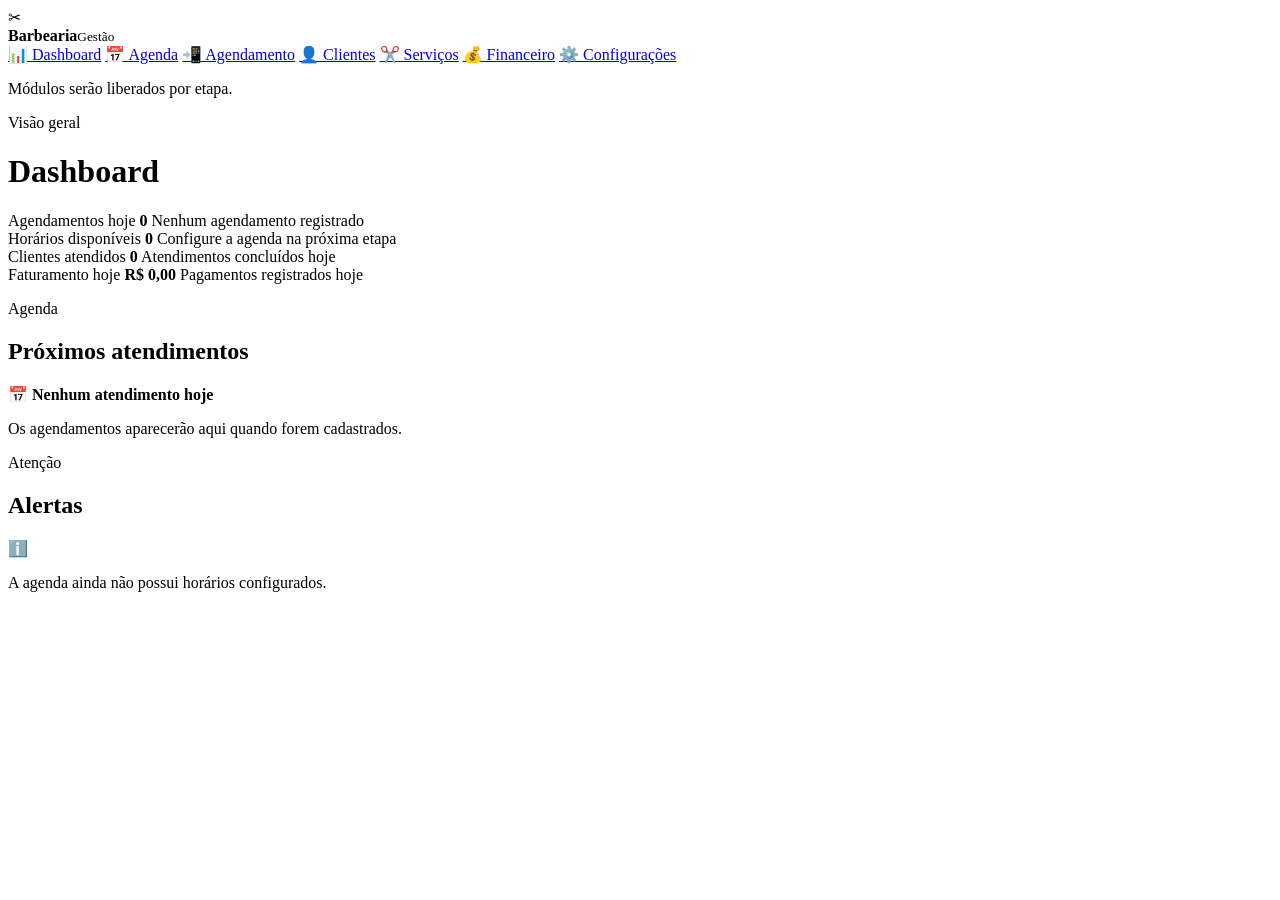
==== index.html @ 8257f529 "feat: inicia bloco 01 dashboard" ====
<!DOCTYPE html>
<html lang="pt-BR">
<head>
  <meta charset="UTF-8">
  <meta name="viewport" content="width=device-width, initial-scale=1.0">
  <meta name="description" content="Sistema profissional de gestão para barbearias.">
  <title>Barbearia — Dashboard</title>
  <link rel="stylesheet" href="css/style.css">
</head>
<body>
  <div class="app">
    <aside class="sidebar" aria-label="Navegação principal">
      <div class="brand">
        <span class="brand-mark" aria-hidden="true">✂</span>
        <div><strong>Barbearia</strong><small>Gestão</small></div>
      </div>
      <nav>
        <a class="nav-link active" href="#" aria-current="page">📊 Dashboard</a>
        <a class="nav-link" href="#" aria-disabled="true">📅 Agenda</a>
        <a class="nav-link" href="#" aria-disabled="true">📲 Agendamento</a>
        <a class="nav-link" href="#" aria-disabled="true">👤 Clientes</a>
        <a class="nav-link" href="#" aria-disabled="true">✂️ Serviços</a>
        <a class="nav-link" href="#" aria-disabled="true">💰 Financeiro</a>
        <a class="nav-link" href="#" aria-disabled="true">⚙️ Configurações</a>
      </nav>
      <p class="sidebar-note">Módulos serão liberados por etapa.</p>
    </aside>

    <main class="main">
      <header class="topbar">
        <div>
          <p class="eyebrow">Visão geral</p>
          <h1>Dashboard</h1>
          <p id="today-label" class="muted"></p>
        </div>
      </header>

      <section class="cards" aria-label="Resumo do dia">
        <article class="card">
          <span class="card-label">Agendamentos hoje</span>
          <strong id="appointments-today">0</strong>
          <span class="card-help">Nenhum agendamento registrado</span>
        </article>
        <article class="card">
          <span class="card-label">Horários disponíveis</span>
          <strong id="available-slots">0</strong>
          <span class="card-help">Configure a agenda na próxima etapa</span>
        </article>
        <article class="card">
          <span class="card-label">Clientes atendidos</span>
          <strong id="clients-served">0</strong>
          <span class="card-help">Atendimentos concluídos hoje</span>
        </article>
        <article class="card">
          <span class="card-label">Faturamento hoje</span>
          <strong id="revenue-today">R$ 0,00</strong>
          <span class="card-help">Pagamentos registrados hoje</span>
        </article>
      </section>

      <section class="dashboard-grid">
        <article class="panel">
          <div class="panel-header">
            <div>
              <p class="eyebrow">Agenda</p>
              <h2>Próximos atendimentos</h2>
            </div>
          </div>
          <div id="appointments-list" class="empty-state">
            <span class="empty-icon" aria-hidden="true">📅</span>
            <strong>Nenhum atendimento hoje</strong>
            <p>Os agendamentos aparecerão aqui quando forem cadastrados.</p>
          </div>
        </article>

        <article class="panel">
          <div class="panel-header">
            <div>
              <p class="eyebrow">Atenção</p>
              <h2>Alertas</h2>
            </div>
          </div>
          <div id="alerts" class="alert-list">
            <div class="alert-item">
              <span>ℹ️</span>
              <p>A agenda ainda não possui horários configurados.</p>
            </div>
          </div>
        </article>
      </section>
    </main>
  </div>
  <script src="js/app.js"></script>
</body>
</html>
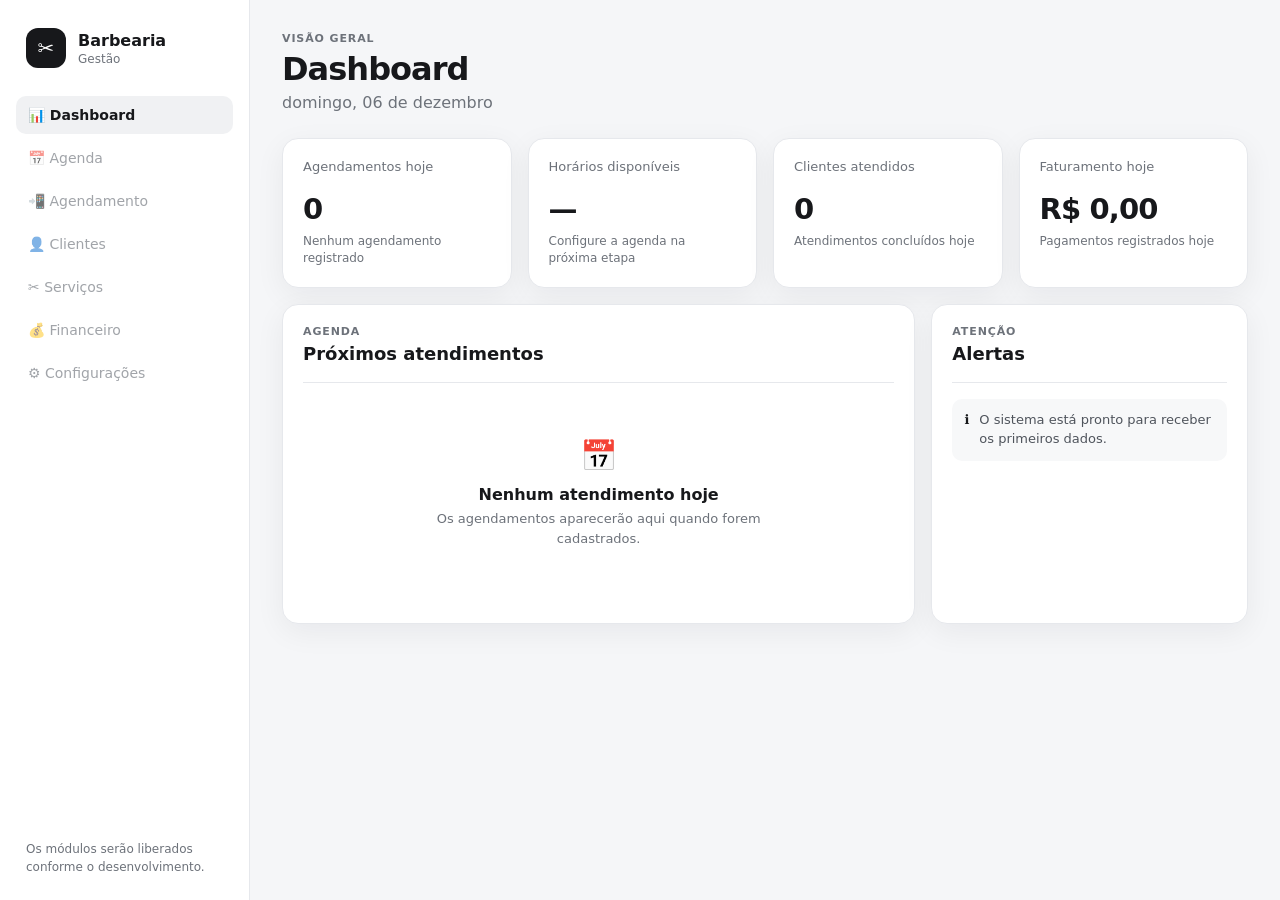
==== commit e17bd094: "refactor: refina estrutura do dashboard" ====
--- a/index.html
+++ b/index.html
@@ -3,7 +3,7 @@
 <head>
   <meta charset="UTF-8">
   <meta name="viewport" content="width=device-width, initial-scale=1.0">
-  <meta name="description" content="Sistema profissional de gestão para barbearias.">
+  <meta name="description" content="Dashboard de gestão para barbearias.">
   <title>Barbearia — Dashboard</title>
   <link rel="stylesheet" href="css/style.css">
 </head>
@@ -23,7 +23,7 @@
         <a class="nav-link" href="#" aria-disabled="true">💰 Financeiro</a>
         <a class="nav-link" href="#" aria-disabled="true">⚙️ Configurações</a>
       </nav>
-      <p class="sidebar-note">Módulos serão liberados por etapa.</p>
+      <p class="sidebar-note">Os módulos serão liberados conforme o desenvolvimento.</p>
     </aside>
 
     <main class="main">
--- a/css/style.css
+++ b/css/style.css
@@ -0,0 +1 @@
+:root{--bg:#f5f6f8;--surface:#fff;--text:#17181b;--muted:#6d727a;--border:#e6e8ec;--primary:#17181b;--shadow:0 8px 30px rgba(20,22,26,.06);font-family:Inter,system-ui,-apple-system,BlinkMacSystemFont,"Segoe UI",sans-serif}*{box-sizing:border-box}body{margin:0;background:var(--bg);color:var(--text)}a{text-decoration:none;color:inherit}.app{min-height:100vh;display:flex}.sidebar{width:250px;background:var(--surface);border-right:1px solid var(--border);padding:24px 16px;display:flex;flex-direction:column;flex-shrink:0}.brand{display:flex;gap:12px;align-items:center;padding:4px 10px 28px}.brand-mark{width:40px;height:40px;border-radius:12px;background:var(--primary);color:#fff;display:grid;place-items:center;font-size:20px}.brand strong,.brand small{display:block}.brand small{color:var(--muted);font-size:12px;margin-top:2px}nav{display:grid;gap:5px}.nav-link{padding:11px 12px;border-radius:10px;font-size:14px;color:#555b64}.nav-link.active{background:#f0f1f3;color:var(--text);font-weight:700}.nav-link[aria-disabled=true]{opacity:.55;cursor:default}.sidebar-note{margin:auto 10px 0;color:var(--muted);font-size:12px;line-height:1.5}.main{width:100%;max-width:1500px;margin:0 auto;padding:32px}.topbar{margin-bottom:26px}.eyebrow{margin:0 0 5px;text-transform:uppercase;letter-spacing:.08em;font-size:11px;font-weight:800;color:var(--muted)}h1,h2,p{margin-top:0}h1{margin-bottom:5px;font-size:32px;letter-spacing:-.03em}h2{margin-bottom:0;font-size:18px}.muted{color:var(--muted);margin-bottom:0}.cards{display:grid;grid-template-columns:repeat(4,minmax(0,1fr));gap:16px}.card,.panel{background:var(--surface);border:1px solid var(--border);border-radius:16px;box-shadow:var(--shadow)}.card{padding:20px;min-height:150px;display:flex;flex-direction:column}.card-label{font-size:13px;color:var(--muted)}.card strong{font-size:29px;margin:18px 0 7px;letter-spacing:-.03em}.card-help{font-size:12px;color:var(--muted);line-height:1.4}.dashboard-grid{display:grid;grid-template-columns:2fr 1fr;gap:16px;margin-top:16px}.panel{padding:20px;min-height:310px}.panel-header{padding-bottom:18px;border-bottom:1px solid var(--border)}.empty-state{min-height:220px;display:grid;place-content:center;text-align:center;justify-items:center;color:var(--muted);padding:24px}.empty-state strong{color:var(--text);margin:12px 0 5px}.empty-state p{max-width:360px;font-size:13px;line-height:1.5;margin:0}.empty-icon{font-size:30px}.alert-list{padding-top:16px}.alert-item{display:flex;gap:10px;padding:12px;background:#f7f8f9;border-radius:10px;font-size:13px;line-height:1.45}.alert-item p{margin:0;color:#4f545c}@media(max-width:1000px){.sidebar{width:210px}.cards{grid-template-columns:repeat(2,1fr)}.dashboard-grid{grid-template-columns:1fr}}@media(max-width:680px){.app{display:block}.sidebar{width:100%;padding:14px;border-right:0;border-bottom:1px solid var(--border)}.brand{padding:4px 6px 14px}.sidebar nav{display:flex;overflow:auto;padding-bottom:2px}.nav-link{white-space:nowrap}.sidebar-note{display:none}.main{padding:22px 16px}.cards{grid-template-columns:1fr 1fr;gap:10px}.card{padding:15px;min-height:135px}.card strong{font-size:24px;margin-top:14px}.dashboard-grid{margin-top:10px}.panel{padding:16px}}@media(max-width:430px){.cards{grid-template-columns:1fr}.card{min-height:auto}.topbar{margin-bottom:18px}h1{font-size:28px}}
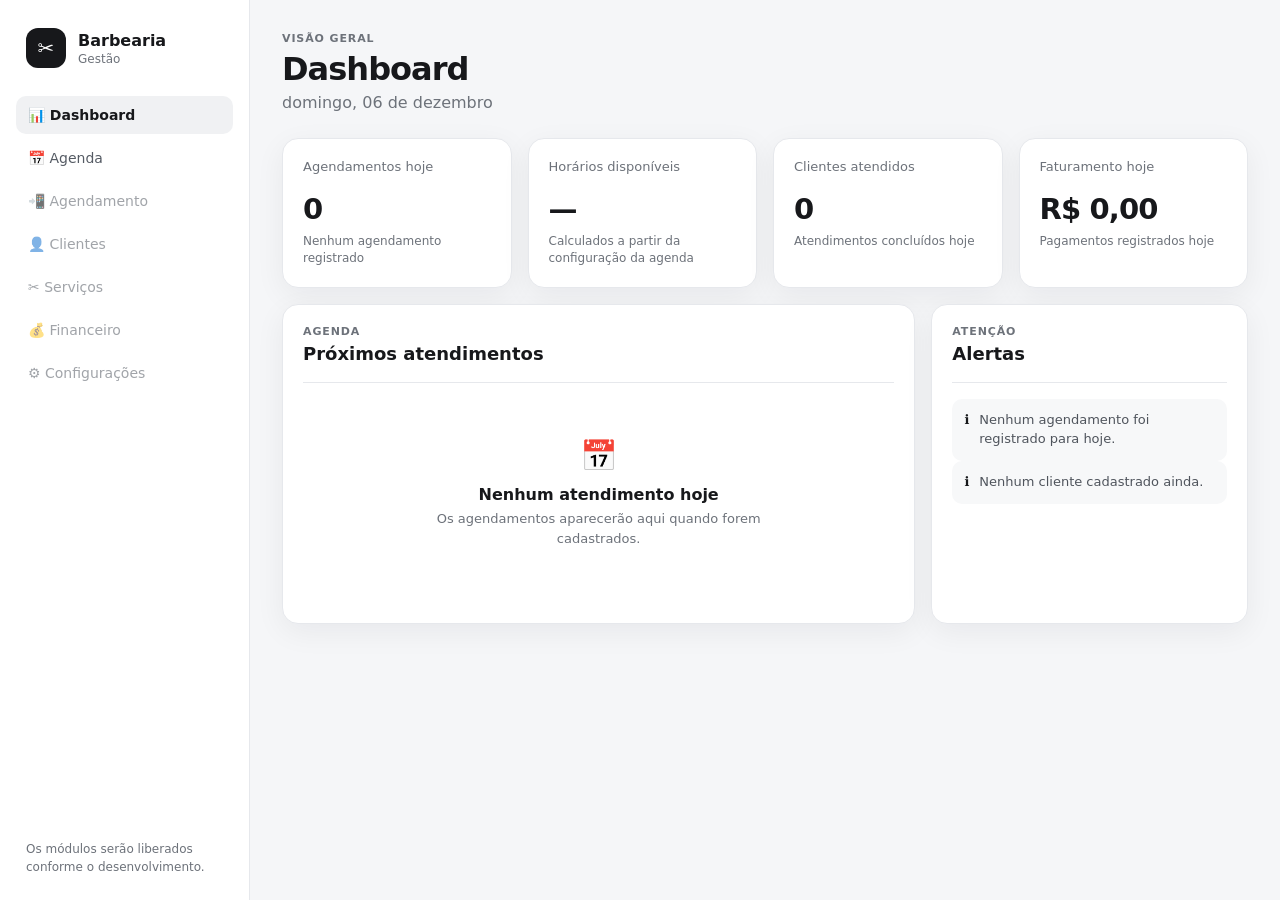
==== commit adf427f4: "feat(agenda): conecta navegação do dashboard à agenda" ====
--- a/index.html
+++ b/index.html
@@ -15,8 +15,8 @@
         <div><strong>Barbearia</strong><small>Gestão</small></div>
       </div>
       <nav>
-        <a class="nav-link active" href="#" aria-current="page">📊 Dashboard</a>
-        <a class="nav-link" href="#" aria-disabled="true">📅 Agenda</a>
+        <a class="nav-link active" href="index.html" aria-current="page">📊 Dashboard</a>
+        <a class="nav-link" href="agenda.html">📅 Agenda</a>
         <a class="nav-link" href="#" aria-disabled="true">📲 Agendamento</a>
         <a class="nav-link" href="#" aria-disabled="true">👤 Clientes</a>
         <a class="nav-link" href="#" aria-disabled="true">✂️ Serviços</a>
@@ -43,8 +43,8 @@
         </article>
         <article class="card">
           <span class="card-label">Horários disponíveis</span>
-          <strong id="available-slots">0</strong>
-          <span class="card-help">Configure a agenda na próxima etapa</span>
+          <strong id="available-slots">—</strong>
+          <span class="card-help">Calculados a partir da configuração da agenda</span>
         </article>
         <article class="card">
           <span class="card-label">Clientes atendidos</span>
--- a/css/style.css
+++ b/css/style.css
@@ -1 +1,2 @@
-:root{--bg:#f5f6f8;--surface:#fff;--text:#17181b;--muted:#6d727a;--border:#e6e8ec;--primary:#17181b;--shadow:0 8px 30px rgba(20,22,26,.06);font-family:Inter,system-ui,-apple-system,BlinkMacSystemFont,"Segoe UI",sans-serif}*{box-sizing:border-box}body{margin:0;background:var(--bg);color:var(--text)}a{text-decoration:none;color:inherit}.app{min-height:100vh;display:flex}.sidebar{width:250px;background:var(--surface);border-right:1px solid var(--border);padding:24px 16px;display:flex;flex-direction:column;flex-shrink:0}.brand{display:flex;gap:12px;align-items:center;padding:4px 10px 28px}.brand-mark{width:40px;height:40px;border-radius:12px;background:var(--primary);color:#fff;display:grid;place-items:center;font-size:20px}.brand strong,.brand small{display:block}.brand small{color:var(--muted);font-size:12px;margin-top:2px}nav{display:grid;gap:5px}.nav-link{padding:11px 12px;border-radius:10px;font-size:14px;color:#555b64}.nav-link.active{background:#f0f1f3;color:var(--text);font-weight:700}.nav-link[aria-disabled=true]{opacity:.55;cursor:default}.sidebar-note{margin:auto 10px 0;color:var(--muted);font-size:12px;line-height:1.5}.main{width:100%;max-width:1500px;margin:0 auto;padding:32px}.topbar{margin-bottom:26px}.eyebrow{margin:0 0 5px;text-transform:uppercase;letter-spacing:.08em;font-size:11px;font-weight:800;color:var(--muted)}h1,h2,p{margin-top:0}h1{margin-bottom:5px;font-size:32px;letter-spacing:-.03em}h2{margin-bottom:0;font-size:18px}.muted{color:var(--muted);margin-bottom:0}.cards{display:grid;grid-template-columns:repeat(4,minmax(0,1fr));gap:16px}.card,.panel{background:var(--surface);border:1px solid var(--border);border-radius:16px;box-shadow:var(--shadow)}.card{padding:20px;min-height:150px;display:flex;flex-direction:column}.card-label{font-size:13px;color:var(--muted)}.card strong{font-size:29px;margin:18px 0 7px;letter-spacing:-.03em}.card-help{font-size:12px;color:var(--muted);line-height:1.4}.dashboard-grid{display:grid;grid-template-columns:2fr 1fr;gap:16px;margin-top:16px}.panel{padding:20px;min-height:310px}.panel-header{padding-bottom:18px;border-bottom:1px solid var(--border)}.empty-state{min-height:220px;display:grid;place-content:center;text-align:center;justify-items:center;color:var(--muted);padding:24px}.empty-state strong{color:var(--text);margin:12px 0 5px}.empty-state p{max-width:360px;font-size:13px;line-height:1.5;margin:0}.empty-icon{font-size:30px}.alert-list{padding-top:16px}.alert-item{display:flex;gap:10px;padding:12px;background:#f7f8f9;border-radius:10px;font-size:13px;line-height:1.45}.alert-item p{margin:0;color:#4f545c}@media(max-width:1000px){.sidebar{width:210px}.cards{grid-template-columns:repeat(2,1fr)}.dashboard-grid{grid-template-columns:1fr}}@media(max-width:680px){.app{display:block}.sidebar{width:100%;padding:14px;border-right:0;border-bottom:1px solid var(--border)}.brand{padding:4px 6px 14px}.sidebar nav{display:flex;overflow:auto;padding-bottom:2px}.nav-link{white-space:nowrap}.sidebar-note{display:none}.main{padding:22px 16px}.cards{grid-template-columns:1fr 1fr;gap:10px}.card{padding:15px;min-height:135px}.card strong{font-size:24px;margin-top:14px}.dashboard-grid{margin-top:10px}.panel{padding:16px}}@media(max-width:430px){.cards{grid-template-columns:1fr}.card{min-height:auto}.topbar{margin-bottom:18px}h1{font-size:28px}}+:root{--bg:#f5f6f8;--surface:#fff;--text:#17181b;--muted:#6d727a;--border:#e6e8ec;--primary:#17181b;--shadow:0 8px 30px rgba(20,22,26,.06);font-family:Inter,system-ui,-apple-system,BlinkMacSystemFont,"Segoe UI",sans-serif}*{box-sizing:border-box}body{margin:0;background:var(--bg);color:var(--text)}a{text-decoration:none;color:inherit}.app{min-height:100vh;display:flex}.sidebar{width:250px;background:var(--surface);border-right:1px solid var(--border);padding:24px 16px;display:flex;flex-direction:column;flex-shrink:0}.brand{display:flex;gap:12px;align-items:center;padding:4px 10px 28px}.brand-mark{width:40px;height:40px;border-radius:12px;background:var(--primary);color:#fff;display:grid;place-items:center;font-size:20px}.brand strong,.brand small{display:block}.brand small{color:var(--muted);font-size:12px;margin-top:2px}nav{display:grid;gap:5px}.nav-link{padding:11px 12px;border-radius:10px;font-size:14px;color:#555b64}.nav-link.active{background:#f0f1f3;color:var(--text);font-weight:700}.nav-link[aria-disabled=true]{opacity:.55;cursor:default}.sidebar-note{margin:auto 10px 0;color:var(--muted);font-size:12px;line-height:1.5}.main{width:100%;max-width:1500px;margin:0 auto;padding:32px}.topbar{margin-bottom:26px}.eyebrow{margin:0 0 5px;text-transform:uppercase;letter-spacing:.08em;font-size:11px;font-weight:800;color:var(--muted)}h1,h2,p{margin-top:0}h1{margin-bottom:5px;font-size:32px;letter-spacing:-.03em}h2{margin-bottom:0;font-size:18px}.muted{color:var(--muted);margin-bottom:0}.cards{display:grid;grid-template-columns:repeat(4,minmax(0,1fr));gap:16px}.card,.panel{background:var(--surface);border:1px solid var(--border);border-radius:16px;box-shadow:var(--shadow)}.card{padding:20px;min-height:150px;display:flex;flex-direction:column}.card-label{font-size:13px;color:var(--muted)}.card strong{font-size:29px;margin:18px 0 7px;letter-spacing:-.03em}.card-help{font-size:12px;color:var(--muted);line-height:1.4}.dashboard-grid{display:grid;grid-template-columns:2fr 1fr;gap:16px;margin-top:16px}.panel{padding:20px;min-height:310px}.panel-header{padding-bottom:18px;border-bottom:1px solid var(--border)}.empty-state{min-height:220px;display:grid;place-content:center;text-align:center;justify-items:center;color:var(--muted);padding:24px}.empty-state strong{color:var(--text);margin:12px 0 5px}.empty-state p{max-width:360px;font-size:13px;line-height:1.5;margin:0}.empty-icon{font-size:30px}.alert-list{padding-top:16px}.alert-item{display:flex;gap:10px;padding:12px;background:#f7f8f9;border-radius:10px;font-size:13px;line-height:1.45}.alert-item p{margin:0;color:#4f545c}@media(max-width:1000px){.sidebar{width:210px}.cards{grid-template-columns:repeat(2,1fr)}.dashboard-grid{grid-template-columns:1fr}}@media(max-width:680px){.app{display:block}.sidebar{width:100%;padding:14px;border-right:0;border-bottom:1px solid var(--border)}.brand{padding:4px 6px 14px}.sidebar nav{display:flex;overflow:auto;padding-bottom:2px}.nav-link{white-space:nowrap}.sidebar-note{display:none}.main{padding:22px 16px}.cards{grid-template-columns:1fr 1fr;gap:10px}.card{padding:15px;min-height:135px}.card strong{font-size:24px;margin-top:14px}.dashboard-grid{margin-top:10px}.panel{padding:16px}}@media(max-width:430px){.cards{grid-template-columns:1fr}.card{min-height:auto}.topbar{margin-bottom:18px}h1{font-size:28px}}
+.appointment-list{display:grid;gap:8px;padding-top:16px}.appointment-row{display:grid;grid-template-columns:64px 1fr auto;gap:12px;align-items:center;padding:13px 14px;border:1px solid var(--border);border-radius:10px;background:#fafbfc}.appointment-row strong{font-size:14px}.appointment-row span{font-size:14px;font-weight:600}.appointment-row small{color:var(--muted);font-size:12px;text-align:right}.appointment-row + .appointment-row{margin-top:0}@media(max-width:520px){.appointment-row{grid-template-columns:52px 1fr}.appointment-row small{grid-column:2;text-align:left;margin-top:-7px}}
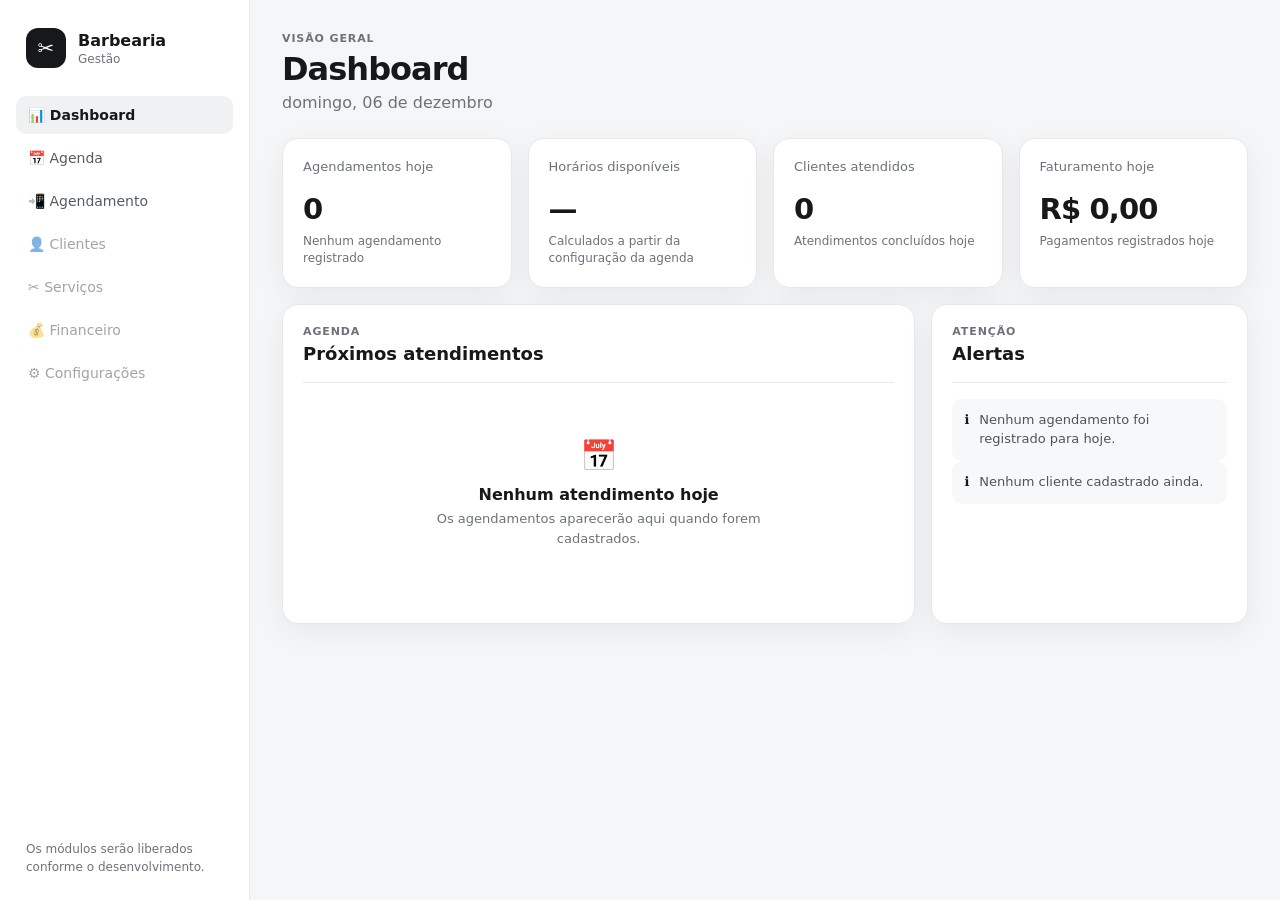
==== commit bc8782bf: "feat: integra navegacao com agendamento" ====
--- a/index.html
+++ b/index.html
@@ -17,7 +17,7 @@
       <nav>
         <a class="nav-link active" href="index.html" aria-current="page">📊 Dashboard</a>
         <a class="nav-link" href="agenda.html">📅 Agenda</a>
-        <a class="nav-link" href="#" aria-disabled="true">📲 Agendamento</a>
+        <a class="nav-link" href="agendamento.html">📲 Agendamento</a>
         <a class="nav-link" href="#" aria-disabled="true">👤 Clientes</a>
         <a class="nav-link" href="#" aria-disabled="true">✂️ Serviços</a>
         <a class="nav-link" href="#" aria-disabled="true">💰 Financeiro</a>
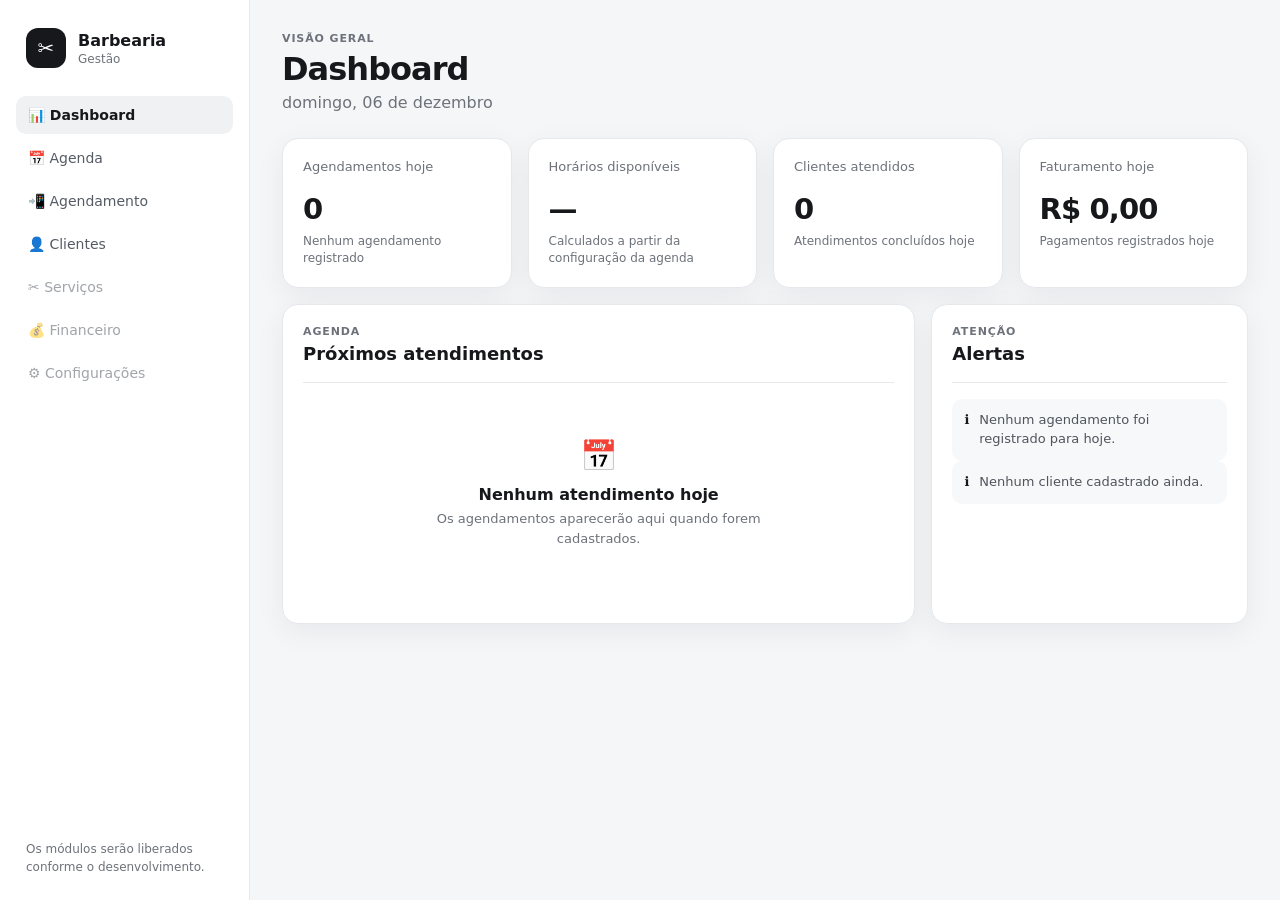
==== commit b499251a: "feat: enable clients navigation" ====
--- a/index.html
+++ b/index.html
@@ -18,7 +18,7 @@
         <a class="nav-link active" href="index.html" aria-current="page">📊 Dashboard</a>
         <a class="nav-link" href="agenda.html">📅 Agenda</a>
         <a class="nav-link" href="agendamento.html">📲 Agendamento</a>
-        <a class="nav-link" href="#" aria-disabled="true">👤 Clientes</a>
+        <a class="nav-link" href="clientes.html">👤 Clientes</a>
         <a class="nav-link" href="#" aria-disabled="true">✂️ Serviços</a>
         <a class="nav-link" href="#" aria-disabled="true">💰 Financeiro</a>
         <a class="nav-link" href="#" aria-disabled="true">⚙️ Configurações</a>
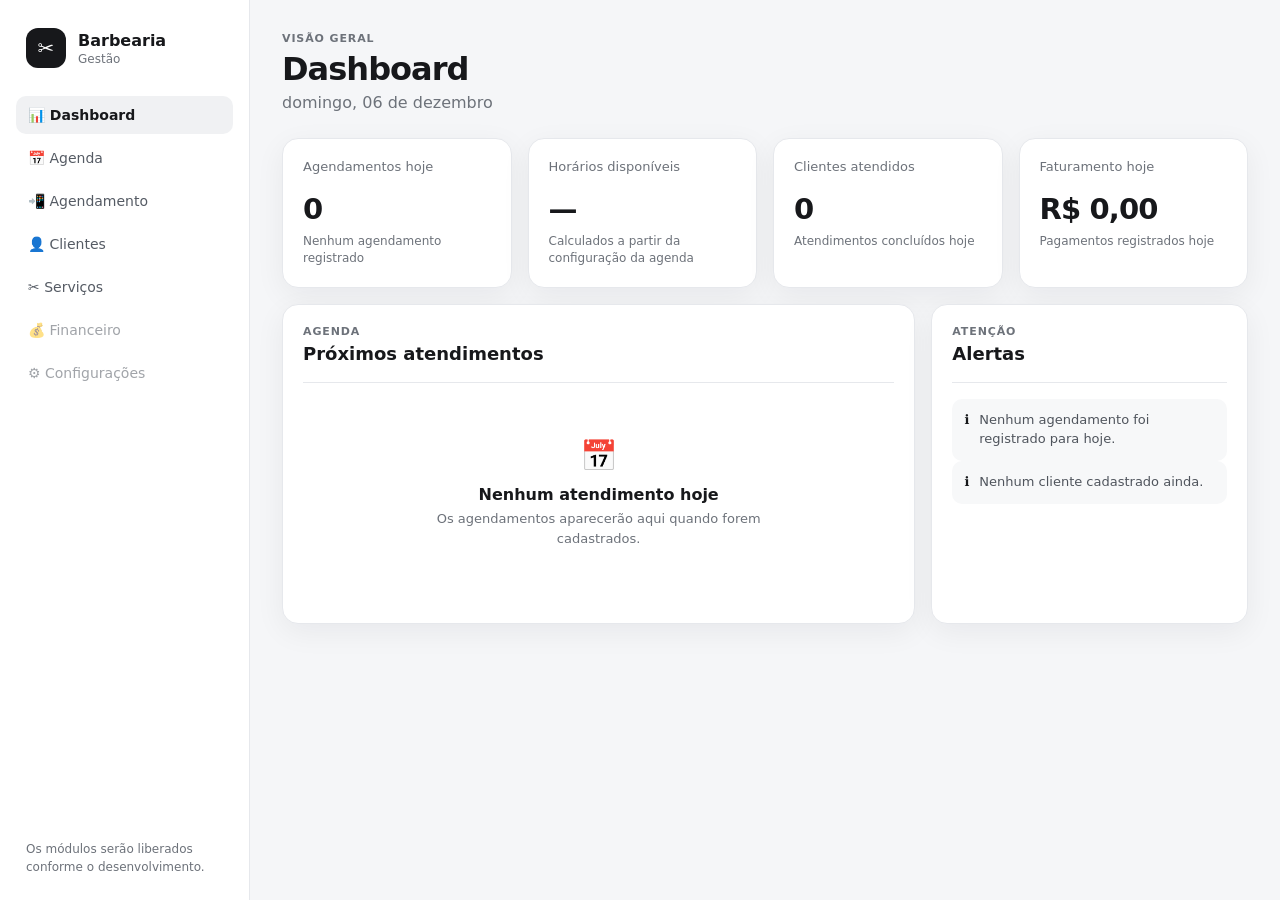
==== commit fc819475: "habilita navegação para serviços" ====
--- a/index.html
+++ b/index.html
@@ -19,7 +19,7 @@
         <a class="nav-link" href="agenda.html">📅 Agenda</a>
         <a class="nav-link" href="agendamento.html">📲 Agendamento</a>
         <a class="nav-link" href="clientes.html">👤 Clientes</a>
-        <a class="nav-link" href="#" aria-disabled="true">✂️ Serviços</a>
+        <a class="nav-link" href="servicos.html">✂️ Serviços</a>
         <a class="nav-link" href="#" aria-disabled="true">💰 Financeiro</a>
         <a class="nav-link" href="#" aria-disabled="true">⚙️ Configurações</a>
       </nav>
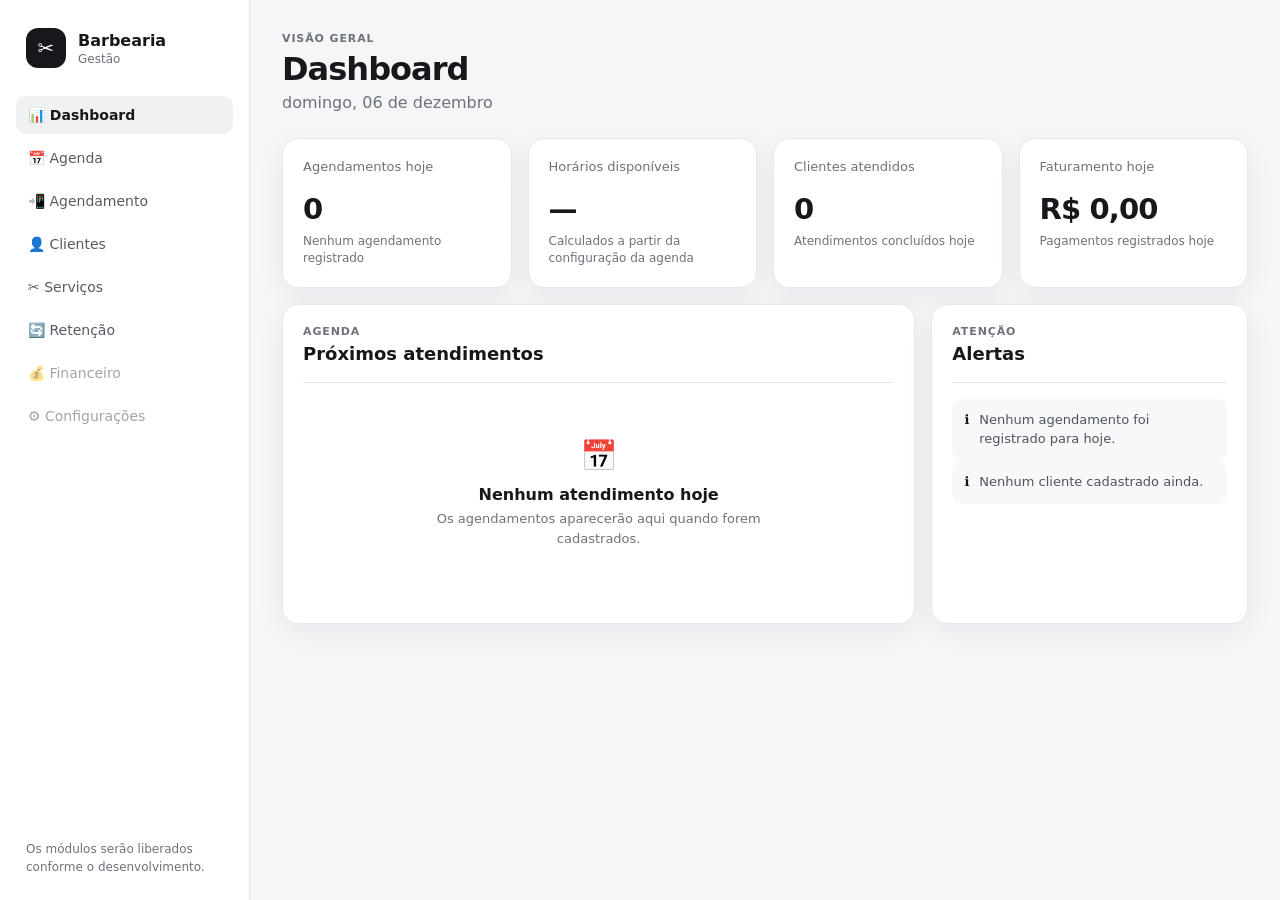
==== commit 0ae67699: "adiciona Retenção ao menu principal" ====
--- a/index.html
+++ b/index.html
@@ -20,6 +20,7 @@
         <a class="nav-link" href="agendamento.html">📲 Agendamento</a>
         <a class="nav-link" href="clientes.html">👤 Clientes</a>
         <a class="nav-link" href="servicos.html">✂️ Serviços</a>
+        <a class="nav-link" href="retencao.html">🔄 Retenção</a>
         <a class="nav-link" href="#" aria-disabled="true">💰 Financeiro</a>
         <a class="nav-link" href="#" aria-disabled="true">⚙️ Configurações</a>
       </nav>
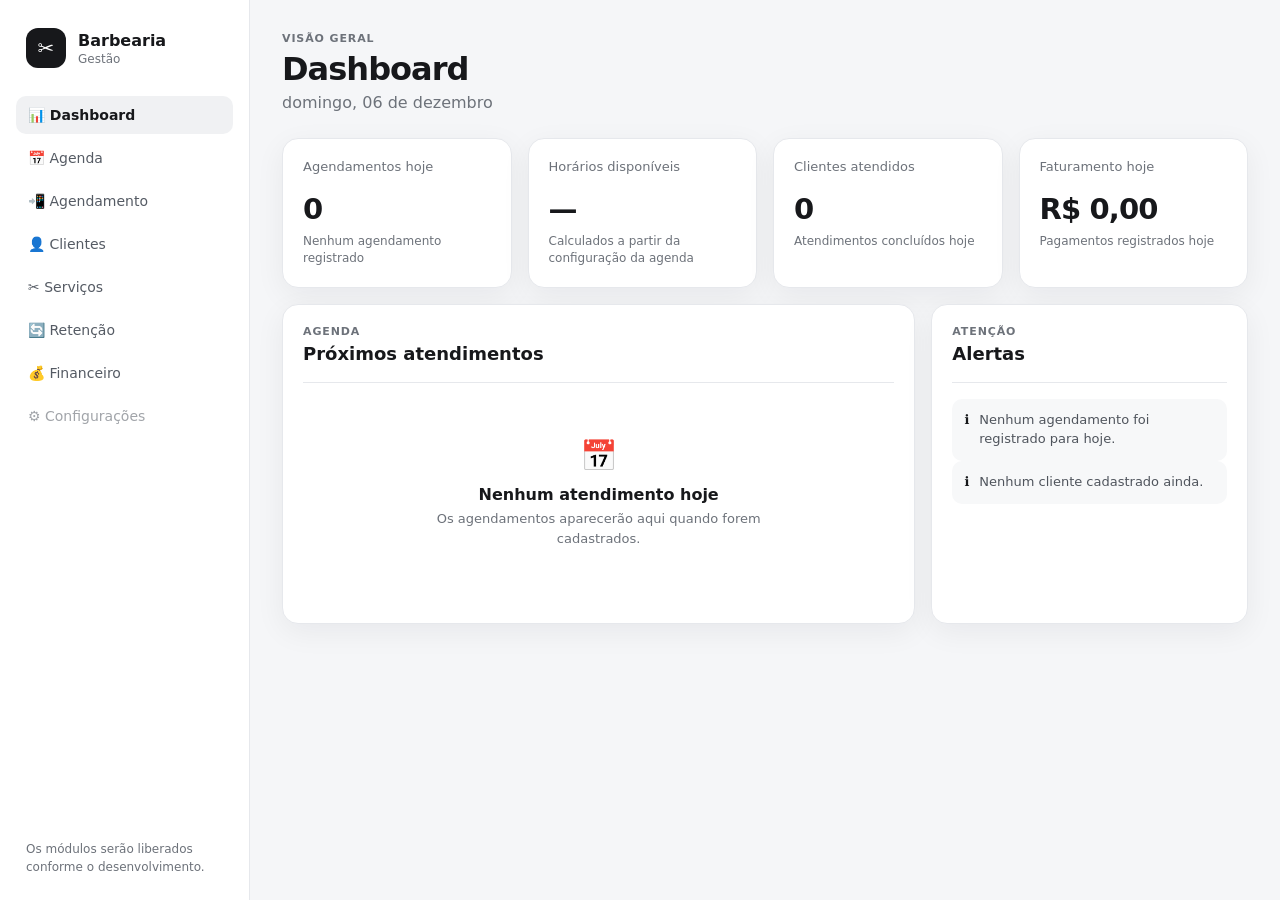
==== commit 859012fe: "implementa modulo financeiro do MVP" ====
--- a/index.html
+++ b/index.html
@@ -21,7 +21,7 @@
         <a class="nav-link" href="clientes.html">👤 Clientes</a>
         <a class="nav-link" href="servicos.html">✂️ Serviços</a>
         <a class="nav-link" href="retencao.html">🔄 Retenção</a>
-        <a class="nav-link" href="#" aria-disabled="true">💰 Financeiro</a>
+        <a class="nav-link" href="financeiro.html">💰 Financeiro</a>
         <a class="nav-link" href="#" aria-disabled="true">⚙️ Configurações</a>
       </nav>
       <p class="sidebar-note">Os módulos serão liberados conforme o desenvolvimento.</p>
